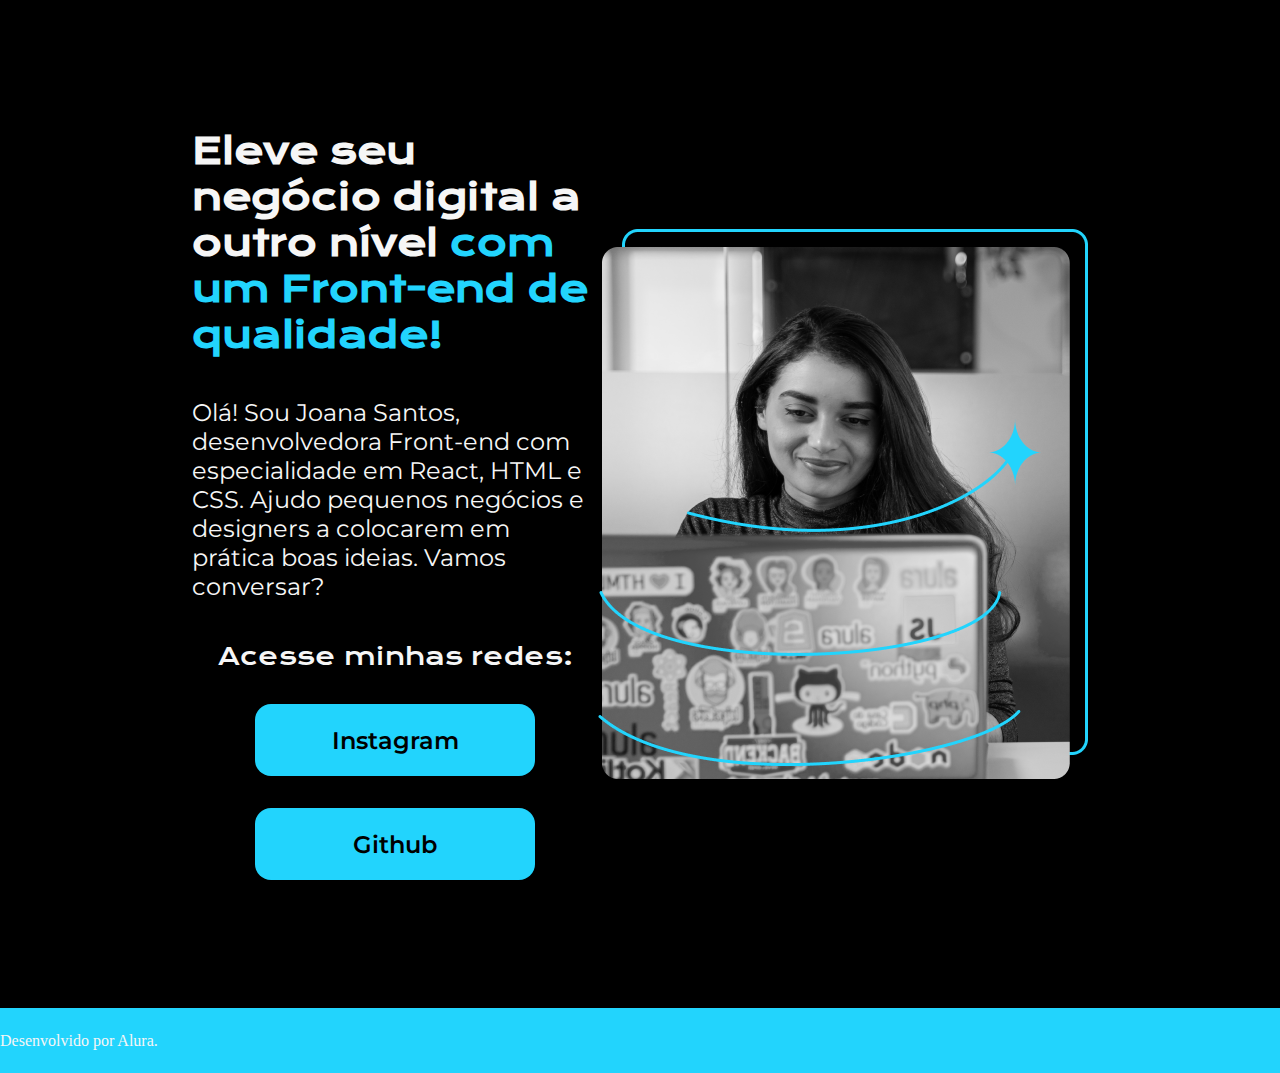
==== index.html @ 1cf1a101 "rename new png" ====
<!DOCTYPE html>
<html lang="pt-br">
<head>
    <meta charset="UTF-8">
    <meta http-equiv="X-UA-Compatible" content="IE=edge">
    <meta name="viewport" content="width=device-width, initial-scale=1.0">
    <link rel="stylesheet" href="style.css" />
    <title>Basic html and css</title>
</head>
<body>
    <header></header>
    <main class="apresentacao">
        <section class="apresentacao__conteudo">
            <h1 class="apresentacao__conteudo__titulo">Eleve seu negócio digital a outro nível<strong class="destaque" > com um Front-end de qualidade!</strong></h1>
            <p class="apresentacao__conteudo__paragrafo">Olá! Sou Joana Santos, desenvolvedora Front-end com especialidade em React, HTML e CSS. Ajudo pequenos negócios e designers a colocarem em prática boas ideias. Vamos conversar?</p>
            <div class="apresentacao__links">
                <h2 class="apresentacao__links__subtitulo">Acesse minhas redes:</h2>
                <a class="apresentacao__links__link" href="https://www.instagram.com/" target=”_blank” >Instagram</a>
                <a class="apresentacao__links__link" href="https://github.com/" target=”_blank” >Github</a>
            </div>
        </section>     
        <img src="Img.png" alt="foto joana programando">       
    </main>
    <footer>
        <p class="rodape">Desenvolvido por Alura.</p>
    </footer>
</body>
</html>
---- style.css ----
/*importa as fontes */
@import url('https://fonts.googleapis.com/css2?family=Krona+One&family=Montserrat:wght@400;600&display=swap');
        :root{
            --defalt-black: #000000;              /*variaveis de cores*/
            --defalt-white: #F6F6F6;
            --dfefalt-blue: #22D4FD;          
        }
        *{
            margin: 0;
            padding: 0;                             /*reset da margin e do padding para iniciar*/            
        }
        .destaque{
            color: var(--dfefalt-blue);             /*cor da strong em destaque*/
        }
        body {
            height: 100vh;                          /*definimos o tamanho do body para 100% do tamanho da viewport*/
            box-sizing: border-box;                 /*garantimos que os filhos do body não vao sair de dentro dele*/
            background-color: var(--defalt-black);  /*cor de fundo do body*/
            color: var(--defalt-white);             /*cores das letras principais do body*/
        }
        .apresentacao{
            margin: 10% 15%;                        /*os vão ter uma margem na lateral*/
            display: flex;                          /*os itens vão ficar alinhados*/
            align-items: center;                    /*os itens se alinham ao centro da tela*/
            justify-content: space-between;         /*cria uma espaçamento entre os itens*/
            
        }
        .apresentacao__conteudo {
            width: 615px;                           /*tamanho do conteudo pego no figma*/
            display: flex;                          /*adicionamos o display flex para mudarmos o flex direction*/
            flex-direction: column;                 /*o flex tem como parametro padrao a vertical, mudamos agora para coluna*/
            gap: 40px;                              /*espaçamento entre os conteudos da section*/
        }
        .apresentacao__conteudo__titulo {
            font-size: 36px;                        /*tamanho da fonte*/
            font-family: 'Krona One', sans-serif;   /*fonte*/
           
        }
        .apresentacao__conteudo__paragrafo {
            font-size: 24px;                        /*tamanho da fonte*/
            font-family: 'Montserrat', sans-serif;  /*fonte*/
        }
        .apresentacao__links{
            display: flex;                          /*sempre que vamos mexer no espaço colocamos no pai o display flex*/
            justify-content: space-between;         /*espaçamento entre os itens*/
            flex-direction: column;                 /*alinhamento dos itens em coluna*/
            align-items: center;                    /*alinha os itens no centro*/          
            gap: 32px;                              /*adiciona um espaçamento entre os itens*/
        }
        .apresentacao__links__subtitulo{
            font-family: 'Krona One', sans-serif; /*fonte*/
            font-weight: 400;                     /*peso da fonte*/
            font-size: 24px;                      /*tamanho da fonte*/
        }
        .apresentacao__links__link{
            background-color: var(--dfefalt-blue);  /*cor de fundo da ancora*/
            width: 280px;                           /*tamanho do botão pego no figma*/
            text-align: center;                     /*alinha os textos ao centro*/
            border-radius: 16px;                    /*raio da borda*/
            font-size: 24px;                        /*tamanho da fonte*/
            font-weight: 600;                       /*fonte em negrito como do figma*/
            padding: 21.5px 0;                      /*espaçamento entre a borda e o item*/
            text-decoration: none;                  /*tira a rasura do texto*/
            color: var(--defalt-black);             /*cor do texto*/
            font-family: 'Montserrat', sans-serif;  /*fonte*/
            
        }
        .rodape{
            background-color: #22D4FD;
            padding: 23.64px 0;
            width: 100%;
            display: flex;
            text-align: center;
        }
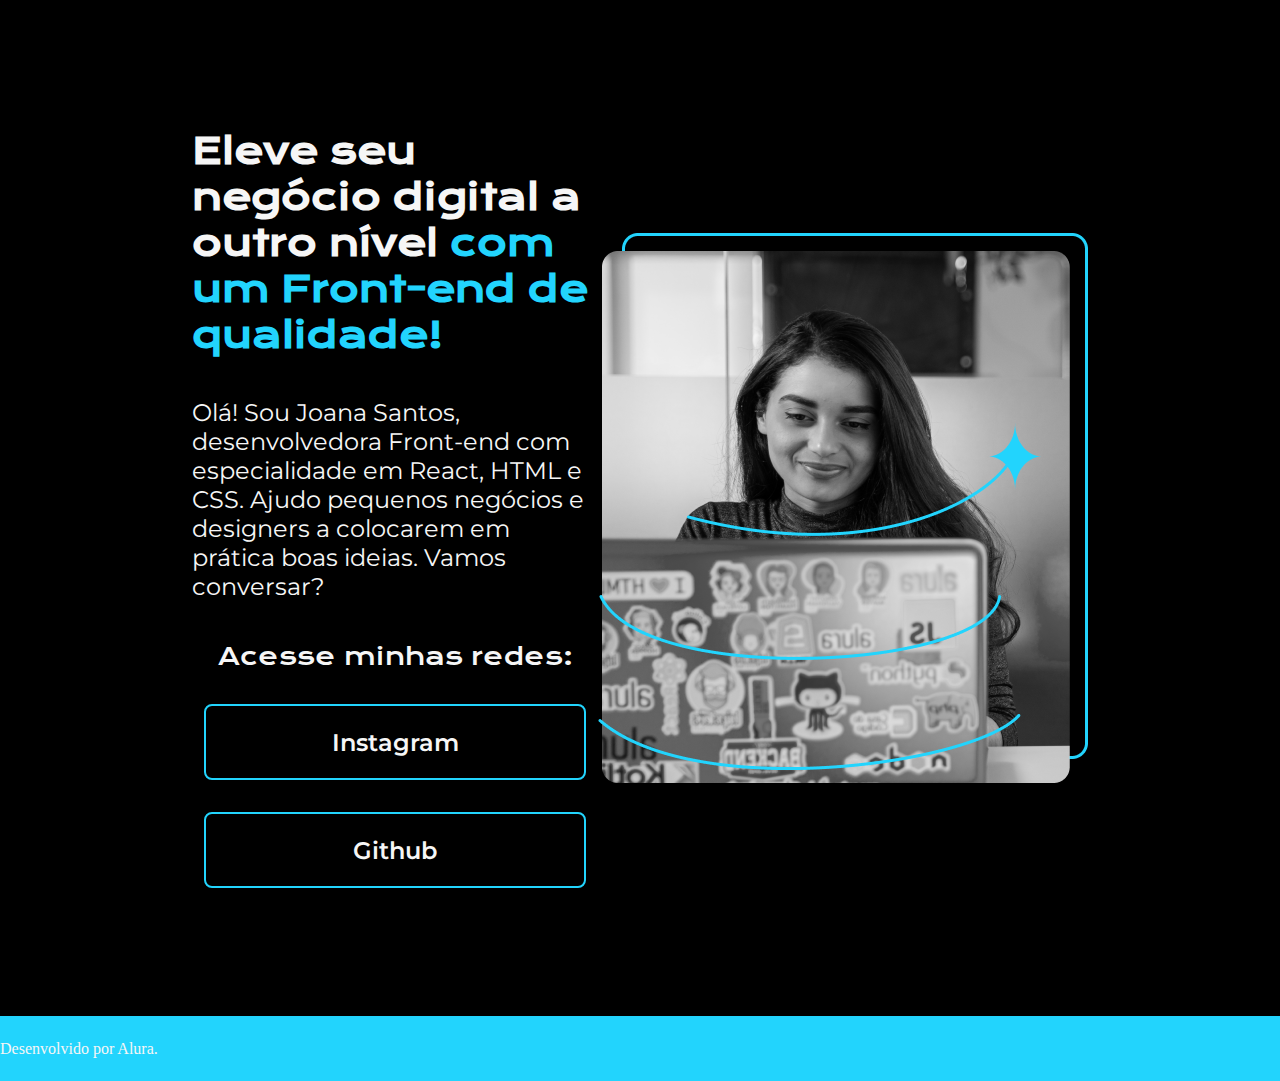
==== commit 7f676d44: "ADD new pictures" ====
--- a/index.html
+++ b/index.html
@@ -19,7 +19,7 @@
                 <a class="apresentacao__links__link" href="https://github.com/" target=”_blank” >Github</a>
             </div>
         </section>     
-        <img src="Img.png" alt="foto joana programando">       
+        <img src="/assets/Img.png" alt="foto joana programando">       
     </main>
     <footer>
         <p class="rodape">Desenvolvido por Alura.</p>
--- a/style.css
+++ b/style.css
@@ -48,22 +48,22 @@
             gap: 32px;                              /*adiciona um espaçamento entre os itens*/
         }
         .apresentacao__links__subtitulo{
-            font-family: 'Krona One', sans-serif; /*fonte*/
-            font-weight: 400;                     /*peso da fonte*/
-            font-size: 24px;                      /*tamanho da fonte*/
+            font-family: 'Krona One', sans-serif;   /*fonte*/
+            font-weight: 400;                       /*peso da fonte*/
+            font-size: 24px;                        /*tamanho da fonte*/
         }
         .apresentacao__links__link{
-            background-color: var(--dfefalt-blue);  /*cor de fundo da ancora*/
-            width: 280px;                           /*tamanho do botão pego no figma*/
+         /* background-color: var(--dfefalt-blue);  cor de fundo da ancora */
+            width: 378px;                           /*tamanho do botão pego no figma*/
             text-align: center;                     /*alinha os textos ao centro*/
-            border-radius: 16px;                    /*raio da borda*/
+            border-radius: 8px;                    /*raio da borda*/
             font-size: 24px;                        /*tamanho da fonte*/
             font-weight: 600;                       /*fonte em negrito como do figma*/
             padding: 21.5px 0;                      /*espaçamento entre a borda e o item*/
             text-decoration: none;                  /*tira a rasura do texto*/
-            color: var(--defalt-black);             /*cor do texto*/
+            color: var(--defalt-white);             /*cor do texto*/
             font-family: 'Montserrat', sans-serif;  /*fonte*/
-            
+            border: 2px solid var(--dfefalt-blue);
         }
         .rodape{
             background-color: #22D4FD;
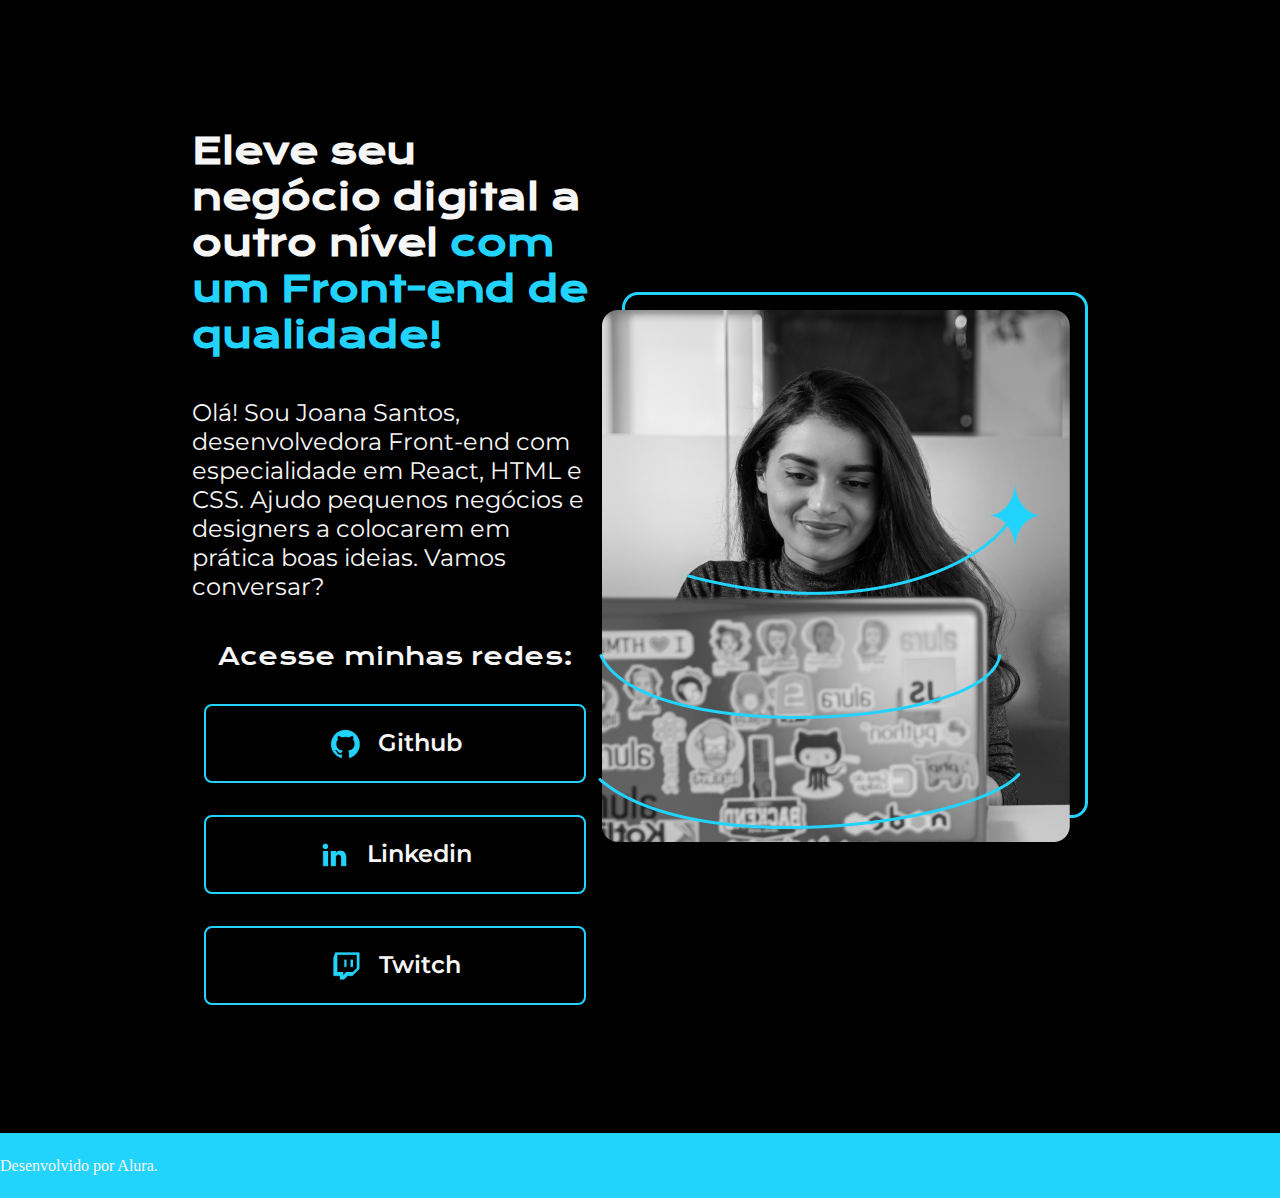
==== commit beb6ffdf: "new display flex and justifi content" ====
--- a/index.html
+++ b/index.html
@@ -15,11 +15,22 @@
             <p class="apresentacao__conteudo__paragrafo">Olá! Sou Joana Santos, desenvolvedora Front-end com especialidade em React, HTML e CSS. Ajudo pequenos negócios e designers a colocarem em prática boas ideias. Vamos conversar?</p>
             <div class="apresentacao__links">
                 <h2 class="apresentacao__links__subtitulo">Acesse minhas redes:</h2>
-                <a class="apresentacao__links__link" href="https://www.instagram.com/" target=”_blank” >Instagram</a>
-                <a class="apresentacao__links__link" href="https://github.com/" target=”_blank” >Github</a>
+                <a class="apresentacao__links__link" href="https://github.com/502" target=”_blank”>
+                    <img src="./assets/github.png">
+                    Github
+                </a>
+                <a class="apresentacao__links__link" href="https://www.linkedin.com/404/" target=”_blank”>
+                    <img src="./assets/linkedin.png">
+                    Linkedin
+                </a>
+                <a class="apresentacao__links__link" href="https://www.twitch.tv/squillakilla" target=”_blank”>
+                    <img src="./assets/twitch.png">
+                    Twitch
+                </a>
+                
             </div>
         </section>     
-        <img src="/assets/Img.png" alt="foto joana programando">       
+        <img src="./assets/Img.png" alt="foto joana programando">       
     </main>
     <footer>
         <p class="rodape">Desenvolvido por Alura.</p>
--- a/style.css
+++ b/style.css
@@ -54,9 +54,11 @@
         }
         .apresentacao__links__link{
          /* background-color: var(--dfefalt-blue);  cor de fundo da ancora */
+            display: flex;                          /*voltamos para o posicionamento padrao*/
+            justify-content: center;                /*o conteudo vao para o centro*/
             width: 378px;                           /*tamanho do botão pego no figma*/
             text-align: center;                     /*alinha os textos ao centro*/
-            border-radius: 8px;                    /*raio da borda*/
+            border-radius: 8px;                     /*raio da borda*/
             font-size: 24px;                        /*tamanho da fonte*/
             font-weight: 600;                       /*fonte em negrito como do figma*/
             padding: 21.5px 0;                      /*espaçamento entre a borda e o item*/
@@ -64,6 +66,7 @@
             color: var(--defalt-white);             /*cor do texto*/
             font-family: 'Montserrat', sans-serif;  /*fonte*/
             border: 2px solid var(--dfefalt-blue);
+            gap: 16px;
         }
         .rodape{
             background-color: #22D4FD;
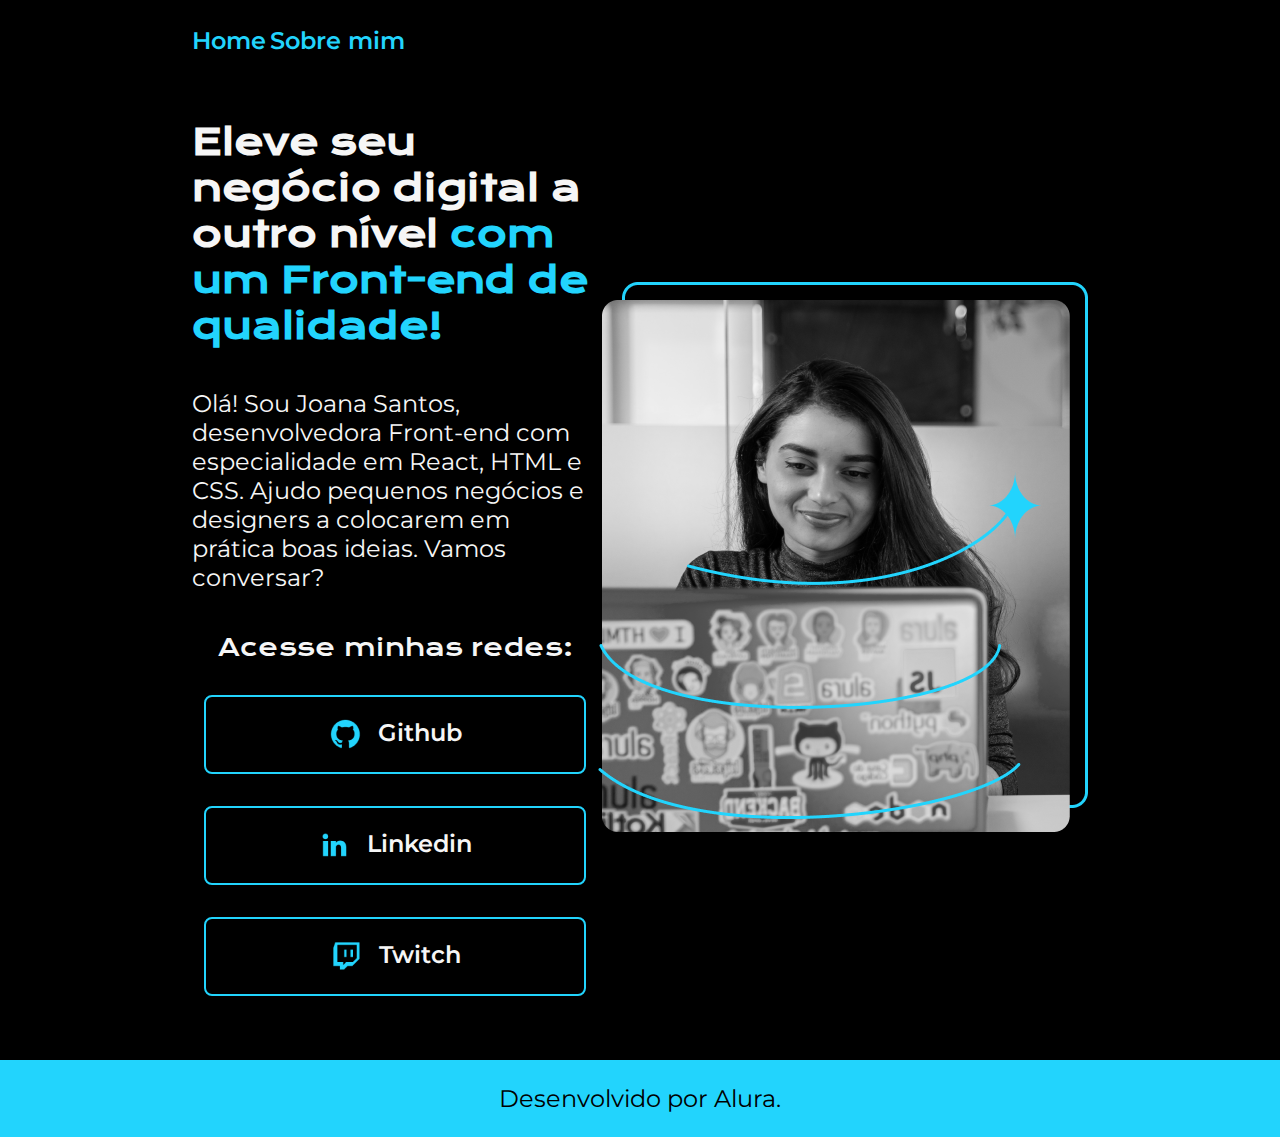
==== commit 3dab1e59: "add new html navbar and css" ====
--- a/index.html
+++ b/index.html
@@ -8,7 +8,12 @@
     <title>Basic html and css</title>
 </head>
 <body>
-    <header></header>
+    <header class="cabecalho">
+        <nav class="cabecalho__menu">
+            <a class="cabecalho__menu__link">Home</a>
+            <a class="cabecalho__menu__link">Sobre mim</a>
+        </nav>
+    </header>
     <main class="apresentacao">
         <section class="apresentacao__conteudo">
             <h1 class="apresentacao__conteudo__titulo">Eleve seu negócio digital a outro nível<strong class="destaque" > com um Front-end de qualidade!</strong></h1>
--- a/style.css
+++ b/style.css
@@ -1,25 +1,34 @@
 /*importa as fontes */
 @import url('https://fonts.googleapis.com/css2?family=Krona+One&family=Montserrat:wght@400;600&display=swap');
         :root{
-            --defalt-black: #000000;              /*variaveis de cores*/
-            --defalt-white: #F6F6F6;
-            --dfefalt-blue: #22D4FD;          
+            --default-black: #000000;              /*variaveis de cores*/
+            --default-white: #F6F6F6;
+            --default-blue:  #22D4FD; 
+            --default-hover: #272727;        
         }
         *{
             margin: 0;
             padding: 0;                             /*reset da margin e do padding para iniciar*/            
         }
-        .destaque{
-            color: var(--dfefalt-blue);             /*cor da strong em destaque*/
+        body {
+            /*retiramos o tamanho que seria sempre 100% do viewport por que adicionamos um rodapé*/
+            /*height: 100vh;                         definimos o tamanho do body para 100% do tamanho da viewport*/
+            box-sizing: border-box;                  /*garantimos que os filhos do body não vao sair de dentro dele*/
+            background-color: var(--default-black);  /*cor de fundo do body*/
+            color: var(--default-white);             /*cores das letras principais do body*/
         }
-        body {
-            height: 100vh;                          /*definimos o tamanho do body para 100% do tamanho da viewport*/
-            box-sizing: border-box;                 /*garantimos que os filhos do body não vao sair de dentro dele*/
-            background-color: var(--defalt-black);  /*cor de fundo do body*/
-            color: var(--defalt-white);             /*cores das letras principais do body*/
+        .cabecalho{ 
+            padding: 2% 0% 0% 15% ;                 /*padding apenas em cima e a esquerda*/
+        }
+        .cabecalho__menu__link {
+            font-family: 'Montserrat', sans-serif;  /*fonte*/
+            font-weight: 600;                       /*peso*/
+            font-size: 24px;                        /*tamanho*/
+            color: var(--default-blue);
         }
         .apresentacao{
-            margin: 10% 15%;                        /*os vão ter uma margem na lateral*/
+            /*margin: 10% 15%;                      os vão ter uma margem na lateral*/
+            padding: 5% 15%;                        /*vamos ultilizar o padding no lugar do margin para colocarmos a nav bar*/
             display: flex;                          /*os itens vão ficar alinhados*/
             align-items: center;                    /*os itens se alinham ao centro da tela*/
             justify-content: space-between;         /*cria uma espaçamento entre os itens*/
@@ -35,6 +44,9 @@
             font-size: 36px;                        /*tamanho da fonte*/
             font-family: 'Krona One', sans-serif;   /*fonte*/
            
+        }
+        .destaque{
+            color: var(--default-blue);             /*cor da strong em destaque*/
         }
         .apresentacao__conteudo__paragrafo {
             font-size: 24px;                        /*tamanho da fonte*/
@@ -63,15 +75,20 @@
             font-weight: 600;                       /*fonte em negrito como do figma*/
             padding: 21.5px 0;                      /*espaçamento entre a borda e o item*/
             text-decoration: none;                  /*tira a rasura do texto*/
-            color: var(--defalt-white);             /*cor do texto*/
+            color: var(--default-white);            /*cor do texto*/
             font-family: 'Montserrat', sans-serif;  /*fonte*/
-            border: 2px solid var(--dfefalt-blue);
-            gap: 16px;
+            border: 2px solid var(--default-blue);  /*borda solida de 2px cor azul*/
+            gap: 16px;                              /*espaçamento interno 16px*/
+        }
+        .apresentacao__links__link:hover{
+            background-color: var(--default-hover); /*passando o mouse por cima*/
         }
         .rodape{
-            background-color: #22D4FD;
-            padding: 23.64px 0;
-            width: 100%;
-            display: flex;
-            text-align: center;
+            font-family: 'Montserrat', sans-serif;  /*fonte*/
+            font-weight: 400;                       /*peso da fonte*/
+            font-size: 24px;                        /*tamanho da fonte*/
+            padding: 24px;                          /*espaçamento entre o item e a borda */
+            color: var(--default-black);            /*cor texto preto*/
+            background-color: var(--default-blue);  /*cor de fundo*/
+            text-align: center;                     /*alinhar o texto no centro*/
         }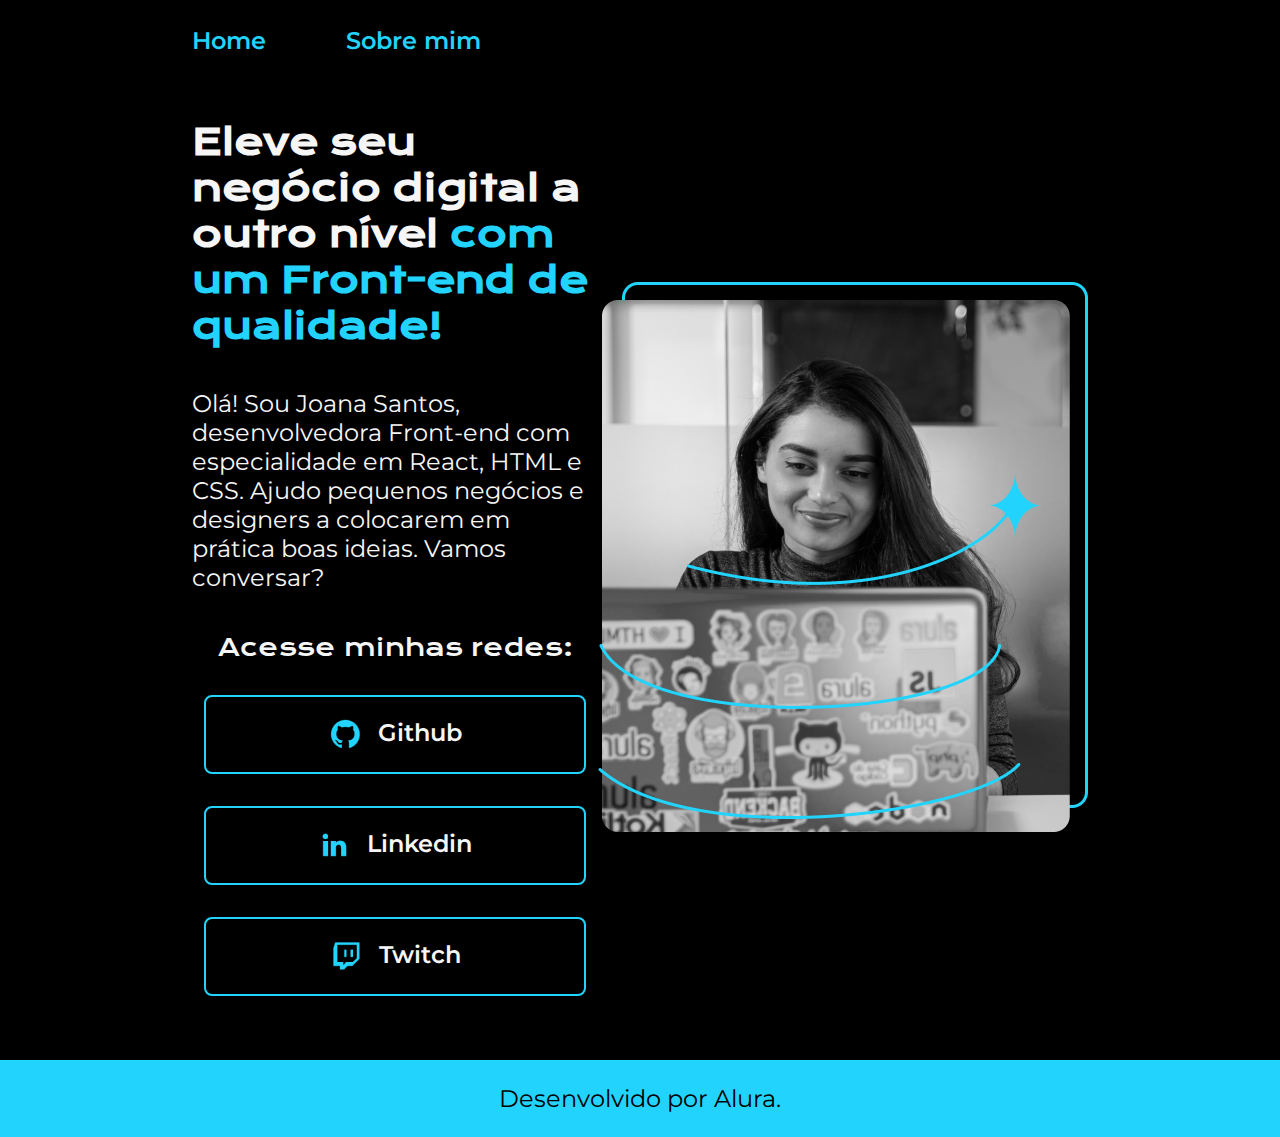
==== commit 5fe94608: "add new about and new html" ====
--- a/index.html
+++ b/index.html
@@ -4,14 +4,14 @@
     <meta charset="UTF-8">
     <meta http-equiv="X-UA-Compatible" content="IE=edge">
     <meta name="viewport" content="width=device-width, initial-scale=1.0">
-    <link rel="stylesheet" href="style.css" />
+    <link rel="stylesheet" href="./css/style.css" />
     <title>Basic html and css</title>
 </head>
 <body>
     <header class="cabecalho">
         <nav class="cabecalho__menu">
-            <a class="cabecalho__menu__link">Home</a>
-            <a class="cabecalho__menu__link">Sobre mim</a>
+            <a class="cabecalho__menu__link" href="index.html">Home</a>
+            <a class="cabecalho__menu__link" href="about.html">Sobre mim</a>
         </nav>
     </header>
     <main class="apresentacao">
--- a/css/style.css
+++ b/css/style.css
@@ -0,0 +1,99 @@
+/*importa as fontes */
+@import url('https://fonts.googleapis.com/css2?family=Krona+One&family=Montserrat:wght@400;600&display=swap');
+        :root{
+            --default-black: #000000;              /*variaveis de cores*/
+            --default-white: #F6F6F6;
+            --default-blue:  #22D4FD; 
+            --default-hover: #272727;        
+        }
+        *{
+            margin: 0;
+            padding: 0;                             /*reset da margin e do padding para iniciar*/            
+        }
+        body {
+            /*retiramos o tamanho que seria sempre 100% do viewport por que adicionamos um rodapé*/
+            /*height: 100vh;                         definimos o tamanho do body para 100% do tamanho da viewport*/
+            box-sizing: border-box;                  /*garantimos que os filhos do body não vao sair de dentro dele*/
+            background-color: var(--default-black);  /*cor de fundo do body*/
+            color: var(--default-white);             /*cores das letras principais do body*/
+        }
+        .cabecalho{ 
+            padding: 2% 0% 0% 15% ;                 /*padding apenas em cima e a esquerda*/
+        }
+        .cabecalho__menu {
+            display: flex;                          /*inicia o display flex, para usar flexbox*/
+            gap: 80px;
+        }
+        .cabecalho__menu__link {
+            font-family: 'Montserrat', sans-serif;  /*fonte*/
+            font-weight: 600;                       /*peso*/
+            font-size: 24px;                        /*tamanho*/
+            color: var(--default-blue);             /*cor dos itens do navbar*/
+            text-decoration: none;                  /*removemos a decoração padrao do texto*/
+        }
+        .apresentacao{
+            /*margin: 10% 15%;                      os vão ter uma margem na lateral*/
+            padding: 5% 15%;                        /*vamos ultilizar o padding no lugar do margin para colocarmos a nav bar*/
+            display: flex;                          /*os itens vão ficar alinhados*/
+            align-items: center;                    /*os itens se alinham ao centro da tela*/
+            justify-content: space-between;         /*cria uma espaçamento entre os itens*/
+            
+        }
+        .apresentacao__conteudo {
+            width: 615px;                           /*tamanho do conteudo pego no figma*/
+            display: flex;                          /*adicionamos o display flex para mudarmos o flex direction*/
+            flex-direction: column;                 /*o flex tem como parametro padrao a vertical, mudamos agora para coluna*/
+            gap: 40px;                              /*espaçamento entre os conteudos da section*/
+        }
+        .apresentacao__conteudo__titulo {
+            font-size: 36px;                        /*tamanho da fonte*/
+            font-family: 'Krona One', sans-serif;   /*fonte*/
+           
+        }
+        .destaque{
+            color: var(--default-blue);             /*cor da strong em destaque*/
+        }
+        .apresentacao__conteudo__paragrafo {
+            font-size: 24px;                        /*tamanho da fonte*/
+            font-family: 'Montserrat', sans-serif;  /*fonte*/
+        }
+        .apresentacao__links{
+            display: flex;                          /*sempre que vamos mexer no espaço colocamos no pai o display flex*/
+            justify-content: space-between;         /*espaçamento entre os itens*/
+            flex-direction: column;                 /*alinhamento dos itens em coluna*/
+            align-items: center;                    /*alinha os itens no centro*/          
+            gap: 32px;                              /*adiciona um espaçamento entre os itens*/
+        }
+        .apresentacao__links__subtitulo{
+            font-family: 'Krona One', sans-serif;   /*fonte*/
+            font-weight: 400;                       /*peso da fonte*/
+            font-size: 24px;                        /*tamanho da fonte*/
+        }
+        .apresentacao__links__link{
+         /* background-color: var(--dfefalt-blue);  cor de fundo da ancora */
+            display: flex;                          /*voltamos para o posicionamento padrao*/
+            justify-content: center;                /*o conteudo vao para o centro*/
+            width: 378px;                           /*tamanho do botão pego no figma*/
+            text-align: center;                     /*alinha os textos ao centro*/
+            border-radius: 8px;                     /*raio da borda*/
+            font-size: 24px;                        /*tamanho da fonte*/
+            font-weight: 600;                       /*fonte em negrito como do figma*/
+            padding: 21.5px 0;                      /*espaçamento entre a borda e o item*/
+            text-decoration: none;                  /*tira a rasura do texto*/
+            color: var(--default-white);            /*cor do texto*/
+            font-family: 'Montserrat', sans-serif;  /*fonte*/
+            border: 2px solid var(--default-blue);  /*borda solida de 2px cor azul*/
+            gap: 16px;                              /*espaçamento interno 16px*/
+        }
+        .apresentacao__links__link:hover{
+            background-color: var(--default-hover); /*passando o mouse por cima*/
+        }
+        .rodape{
+            font-family: 'Montserrat', sans-serif;  /*fonte*/
+            font-weight: 400;                       /*peso da fonte*/
+            font-size: 24px;                        /*tamanho da fonte*/
+            padding: 24px;                          /*espaçamento entre o item e a borda */
+            color: var(--default-black);            /*cor texto preto*/
+            background-color: var(--default-blue);  /*cor de fundo*/
+            text-align: center;                     /*alinhar o texto no centro*/
+        }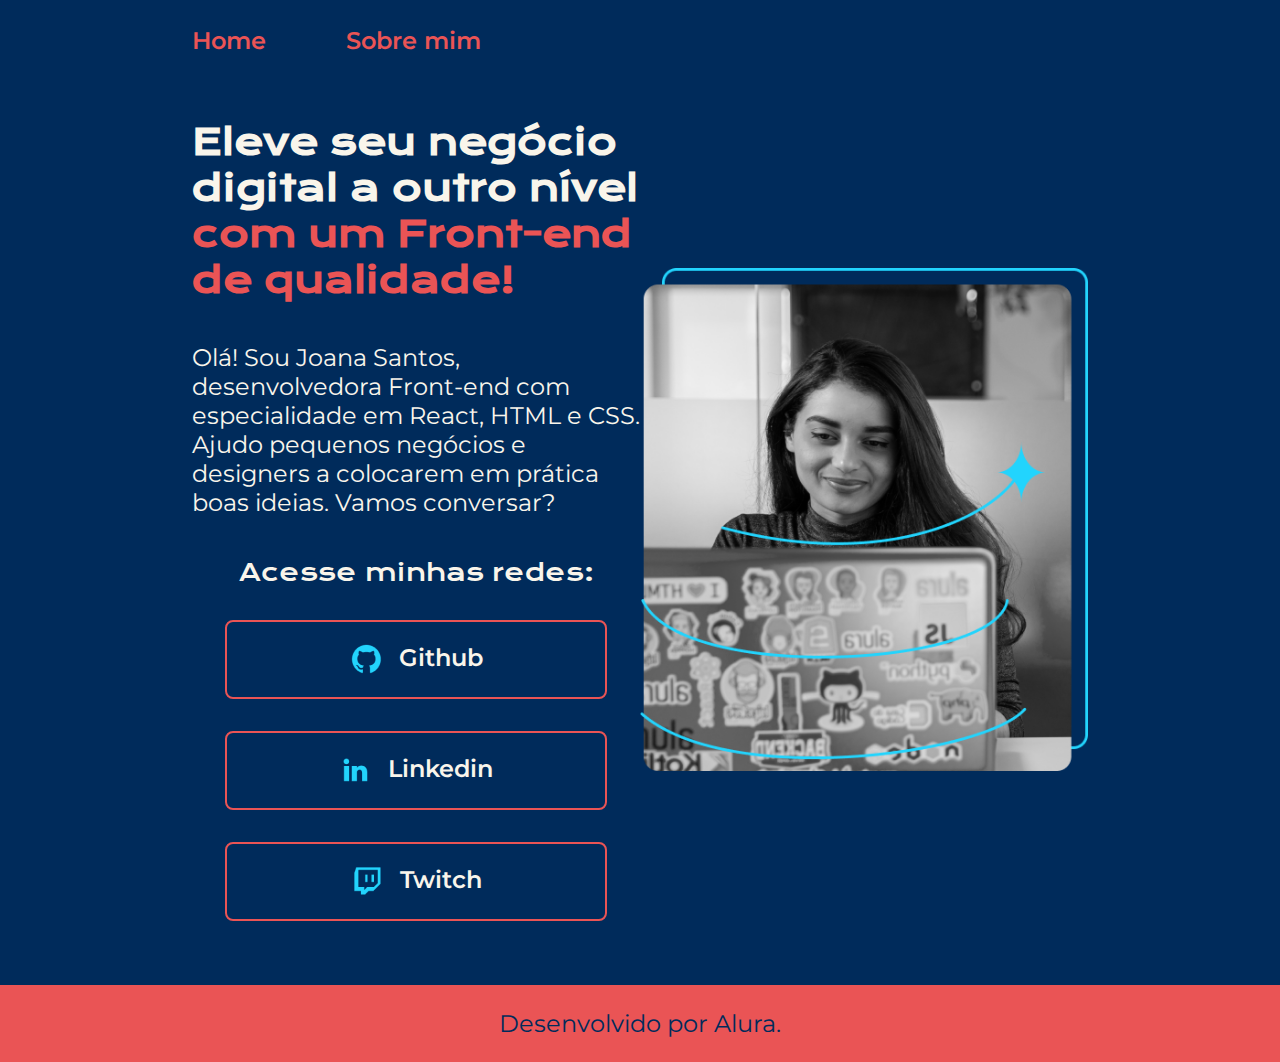
==== commit e1727d24: "ADD new parameters to css and css readme" ====
--- a/index.html
+++ b/index.html
@@ -4,7 +4,7 @@
     <meta charset="UTF-8">
     <meta http-equiv="X-UA-Compatible" content="IE=edge">
     <meta name="viewport" content="width=device-width, initial-scale=1.0">
-    <link rel="stylesheet" href="./css/style.css" />
+    <link rel="stylesheet" href="./css/style.css"/>
     <title>Basic html and css</title>
 </head>
 <body>
@@ -35,7 +35,7 @@
                 
             </div>
         </section>     
-        <img src="./assets/Img.png" alt="foto joana programando">       
+        <img class="apresentacao__imagem" src="./assets/Img.png" alt="foto joana programando">       
     </main>
     <footer>
         <p class="rodape">Desenvolvido por Alura.</p>
--- a/css/style.css
+++ b/css/style.css
@@ -1,99 +1,100 @@
-/*importa as fontes */
 @import url('https://fonts.googleapis.com/css2?family=Krona+One&family=Montserrat:wght@400;600&display=swap');
         :root{
-            --default-black: #000000;              /*variaveis de cores*/
-            --default-white: #F6F6F6;
-            --default-blue:  #22D4FD; 
-            --default-hover: #272727;        
+            --primary-color: #002B5B;              
+            --secondary-color: #F9F5EB;
+            --tertiary-color:  #EA5455; 
+            --default-hover: #414141;
+            --default-font:  'Krona One', sans-serif;   
+            --second-font:   'Montserrat', sans-serif;
         }
         *{
             margin: 0;
-            padding: 0;                             /*reset da margin e do padding para iniciar*/            
+            padding: 0;                             
         }
-        body {
-            /*retiramos o tamanho que seria sempre 100% do viewport por que adicionamos um rodapé*/
-            /*height: 100vh;                         definimos o tamanho do body para 100% do tamanho da viewport*/
-            box-sizing: border-box;                  /*garantimos que os filhos do body não vao sair de dentro dele*/
-            background-color: var(--default-black);  /*cor de fundo do body*/
-            color: var(--default-white);             /*cores das letras principais do body*/
+        body {                        
+            box-sizing: border-box;                  
+            background-color: var(--primary-color);  
+            color: var(--secondary-color);             
         }
         .cabecalho{ 
-            padding: 2% 0% 0% 15% ;                 /*padding apenas em cima e a esquerda*/
+            padding: 2% 0% 0% 15% ;                 
         }
         .cabecalho__menu {
-            display: flex;                          /*inicia o display flex, para usar flexbox*/
+            display: flex;                          
             gap: 80px;
         }
         .cabecalho__menu__link {
-            font-family: 'Montserrat', sans-serif;  /*fonte*/
-            font-weight: 600;                       /*peso*/
-            font-size: 24px;                        /*tamanho*/
-            color: var(--default-blue);             /*cor dos itens do navbar*/
-            text-decoration: none;                  /*removemos a decoração padrao do texto*/
+            font-family: var(--second-font);         
+            font-weight: 600;                       
+            font-size: 1.5rem;                       
+            color: var(--tertiary-color);             
+            text-decoration: none;                  
         }
-        .apresentacao{
-            /*margin: 10% 15%;                      os vão ter uma margem na lateral*/
-            padding: 5% 15%;                        /*vamos ultilizar o padding no lugar do margin para colocarmos a nav bar*/
-            display: flex;                          /*os itens vão ficar alinhados*/
-            align-items: center;                    /*os itens se alinham ao centro da tela*/
-            justify-content: space-between;         /*cria uma espaçamento entre os itens*/
+        .apresentacao {                      
+            padding: 5% 15%;                        
+            display: flex;                          
+            align-items: center;                    
+            justify-content: space-between;        
             
         }
         .apresentacao__conteudo {
-            width: 615px;                           /*tamanho do conteudo pego no figma*/
-            display: flex;                          /*adicionamos o display flex para mudarmos o flex direction*/
-            flex-direction: column;                 /*o flex tem como parametro padrao a vertical, mudamos agora para coluna*/
-            gap: 40px;                              /*espaçamento entre os conteudos da section*/
+            width: 615px;                           
+            display: flex;                          
+            flex-direction: column;                 
+            gap: 40px;                              
         }
         .apresentacao__conteudo__titulo {
-            font-size: 36px;                        /*tamanho da fonte*/
-            font-family: 'Krona One', sans-serif;   /*fonte*/
+            font-size: 2.25rem;                        
+            font-family: var(--default-font)        
            
         }
         .destaque{
-            color: var(--default-blue);             /*cor da strong em destaque*/
+            color: var(--tertiary-color);             
         }
         .apresentacao__conteudo__paragrafo {
-            font-size: 24px;                        /*tamanho da fonte*/
-            font-family: 'Montserrat', sans-serif;  /*fonte*/
+            font-size: 1.5rem;                        
+            font-family: var(--second-font);         
         }
         .apresentacao__links{
-            display: flex;                          /*sempre que vamos mexer no espaço colocamos no pai o display flex*/
-            justify-content: space-between;         /*espaçamento entre os itens*/
-            flex-direction: column;                 /*alinhamento dos itens em coluna*/
-            align-items: center;                    /*alinha os itens no centro*/          
-            gap: 32px;                              /*adiciona um espaçamento entre os itens*/
+            display: flex;                          
+            justify-content: space-between;         
+            flex-direction: column;               
+            align-items: center;                          
+            gap: 32px;                              
         }
-        .apresentacao__links__subtitulo{
-            font-family: 'Krona One', sans-serif;   /*fonte*/
-            font-weight: 400;                       /*peso da fonte*/
-            font-size: 24px;                        /*tamanho da fonte*/
+        .apresentacao__links__subtitulo {
+            font-family: var(--default-font);      
+            font-weight: 400;                       
+            font-size: 1.5rem;                      
         }
         .apresentacao__links__link{
-         /* background-color: var(--dfefalt-blue);  cor de fundo da ancora */
-            display: flex;                          /*voltamos para o posicionamento padrao*/
-            justify-content: center;                /*o conteudo vao para o centro*/
-            width: 378px;                           /*tamanho do botão pego no figma*/
-            text-align: center;                     /*alinha os textos ao centro*/
-            border-radius: 8px;                     /*raio da borda*/
-            font-size: 24px;                        /*tamanho da fonte*/
-            font-weight: 600;                       /*fonte em negrito como do figma*/
-            padding: 21.5px 0;                      /*espaçamento entre a borda e o item*/
-            text-decoration: none;                  /*tira a rasura do texto*/
-            color: var(--default-white);            /*cor do texto*/
-            font-family: 'Montserrat', sans-serif;  /*fonte*/
-            border: 2px solid var(--default-blue);  /*borda solida de 2px cor azul*/
-            gap: 16px;                              /*espaçamento interno 16px*/
+            display: flex;                          
+            justify-content: center;                
+            width: 378px;                          
+            text-align: center;                     
+            border-radius: 8px;                     
+            font-size: 1.5rem;                       
+            font-weight: 600;                       
+            padding: 21.5px 0;                      
+            text-decoration: none;                  
+            color: var(--secondary-color);            
+            font-family: var(--second-font);  
+            border: 2px solid var(--tertiary-color);  
+            gap: 16px;                              
         }
-        .apresentacao__links__link:hover{
-            background-color: var(--default-hover); /*passando o mouse por cima*/
+        .apresentacao__links__link:hover {
+            background-color: var(--default-hover); 
         }
-        .rodape{
-            font-family: 'Montserrat', sans-serif;  /*fonte*/
-            font-weight: 400;                       /*peso da fonte*/
-            font-size: 24px;                        /*tamanho da fonte*/
-            padding: 24px;                          /*espaçamento entre o item e a borda */
-            color: var(--default-black);            /*cor texto preto*/
-            background-color: var(--default-blue);  /*cor de fundo*/
-            text-align: center;                     /*alinhar o texto no centro*/
-        }+        .apresentacao__imagem {
+            width: 50%;
+        }
+        .rodape {
+            font-family: var(--second-font);        
+            font-weight: 400;                       
+            font-size: 1.5rem;                        
+            padding: 24px;                          
+            color: var(--primary-color);            
+            background-color: var(--tertiary-color);  
+            text-align: center;                     
+        }
+       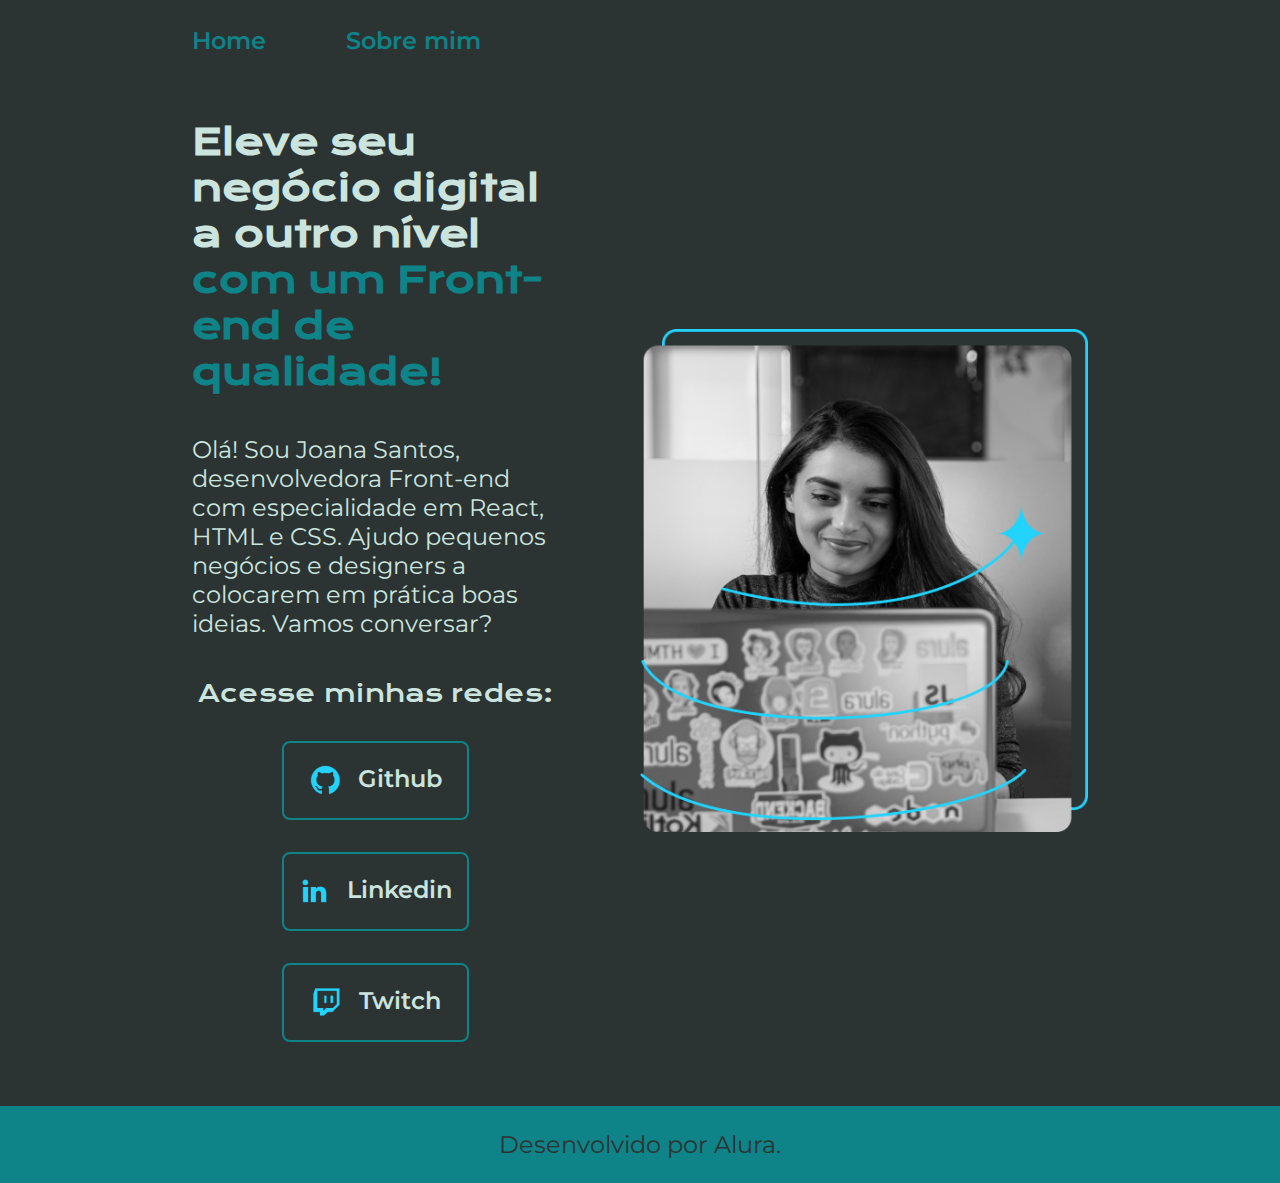
==== commit 9333347b: "add new querie media" ====
--- a/index.html
+++ b/index.html
@@ -20,15 +20,15 @@
             <p class="apresentacao__conteudo__paragrafo">Olá! Sou Joana Santos, desenvolvedora Front-end com especialidade em React, HTML e CSS. Ajudo pequenos negócios e designers a colocarem em prática boas ideias. Vamos conversar?</p>
             <div class="apresentacao__links">
                 <h2 class="apresentacao__links__subtitulo">Acesse minhas redes:</h2>
-                <a class="apresentacao__links__link" href="https://github.com/502" target=”_blank”>
+                <a class="apresentacao__links__navegacao" href="https://github.com/502" target=”_blank”>
                     <img src="./assets/github.png">
                     Github
                 </a>
-                <a class="apresentacao__links__link" href="https://www.linkedin.com/404/" target=”_blank”>
+                <a class="apresentacao__links__navegacao" href="https://www.linkedin.com/404/" target=”_blank”>
                     <img src="./assets/linkedin.png">
                     Linkedin
                 </a>
-                <a class="apresentacao__links__link" href="https://www.twitch.tv/squillakilla" target=”_blank”>
+                <a class="apresentacao__links__navegacao" href="https://www.twitch.tv/squillakilla" target=”_blank”>
                     <img src="./assets/twitch.png">
                     Twitch
                 </a>
--- a/css/style.css
+++ b/css/style.css
@@ -1,11 +1,11 @@
 @import url('https://fonts.googleapis.com/css2?family=Krona+One&family=Montserrat:wght@400;600&display=swap');
         :root{
-            --primary-color: #002B5B;              
-            --secondary-color: #F9F5EB;
-            --tertiary-color:  #EA5455; 
-            --default-hover: #414141;
-            --default-font:  'Krona One', sans-serif;   
-            --second-font:   'Montserrat', sans-serif;
+            --primary-color:    #2C3333;              
+            --secondary-color:  #CBE4DE;
+            --tertiary-color:   #0E8388; 
+            --default-hover:    #2E4F4F;
+            --default-font:     'Krona One', sans-serif;   
+            --second-font:      'Montserrat', sans-serif;
         }
         *{
             margin: 0;
@@ -34,11 +34,12 @@
             padding: 5% 15%;                        
             display: flex;                          
             align-items: center;                    
-            justify-content: space-between;        
+            justify-content: space-between;
+            gap: 82px;
             
         }
         .apresentacao__conteudo {
-            width: 615px;                           
+            width: 50%;                           
             display: flex;                          
             flex-direction: column;                 
             gap: 40px;                              
@@ -67,23 +68,24 @@
             font-weight: 400;                       
             font-size: 1.5rem;                      
         }
-        .apresentacao__links__link{
+        .apresentacao__links__navegacao{
+         
             display: flex;                          
-            justify-content: center;                
-            width: 378px;                          
-            text-align: center;                     
-            border-radius: 8px;                     
+            justify-content: center;              
+            width: 50%;                          
+            text-align: center;                 
+            border-radius: 8px;                    
             font-size: 1.5rem;                       
             font-weight: 600;                       
-            padding: 21.5px 0;                      
+            padding: 21.5px 0;                     
             text-decoration: none;                  
             color: var(--secondary-color);            
             font-family: var(--second-font);  
             border: 2px solid var(--tertiary-color);  
             gap: 16px;                              
         }
-        .apresentacao__links__link:hover {
-            background-color: var(--default-hover); 
+        .apresentacao__links__navegacao:hover {
+            background-color: var(--default-hover);
         }
         .apresentacao__imagem {
             width: 50%;
@@ -97,4 +99,8 @@
             background-color: var(--tertiary-color);  
             text-align: center;                     
         }
-       +        @media (max-width: 1200px){ 
+            .apresentacao {
+               flex-direction: column-reverse;        
+            }                                         
+        }    